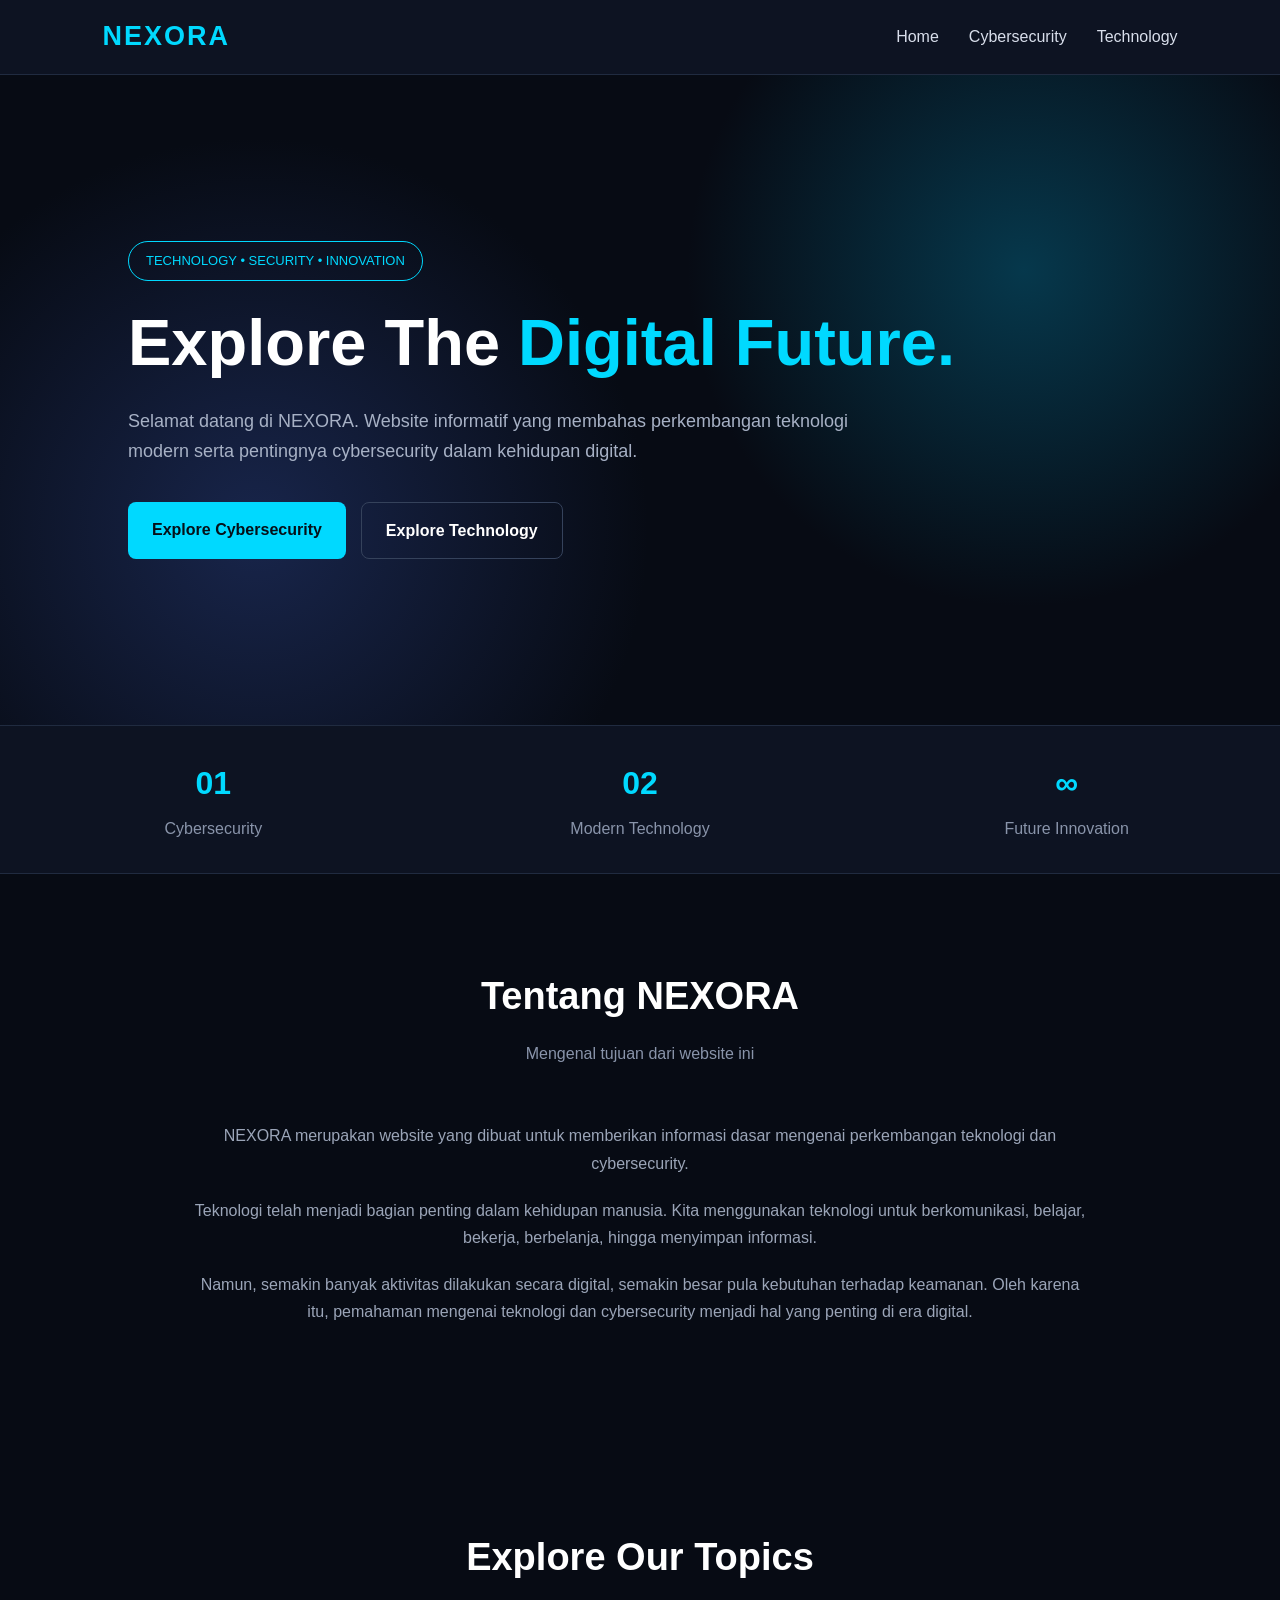
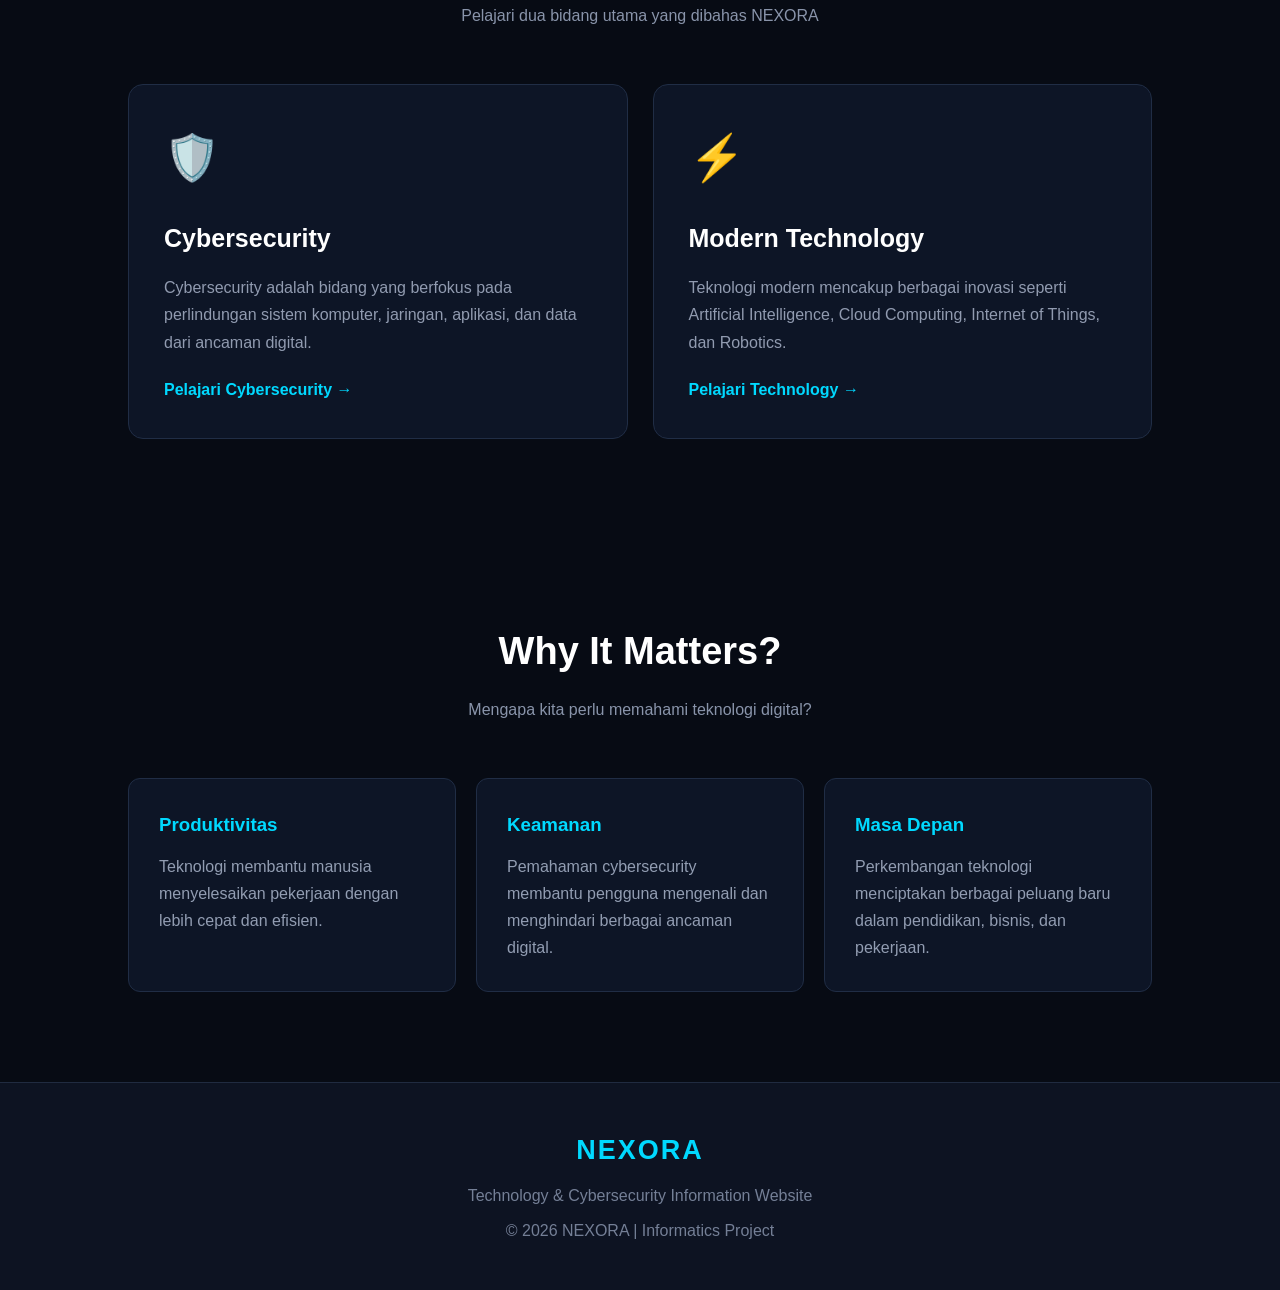
==== index.html @ 6691d307 "Add files via upload" ====
<!DOCTYPE html>
<html lang="id">
<head>
    <meta charset="UTF-8">
    <meta name="viewport" content="width=device-width, initial-scale=1.0">

    <title>NEXORA | Technology & Cybersecurity</title>

    <style>
        * {
            margin: 0;
            padding: 0;
            box-sizing: border-box;
            font-family: Arial, Helvetica, sans-serif;
        }

        html {
            scroll-behavior: smooth;
        }

        body {
            background: #070b14;
            color: white;
            line-height: 1.7;
        }

        /* ================= NAVBAR ================= */

        nav {
            height: 75px;
            padding: 0 8%;
            display: flex;
            justify-content: space-between;
            align-items: center;

            background: #0d1322;
            border-bottom: 1px solid #202b40;

            position: sticky;
            top: 0;
            z-index: 1000;
        }

        .logo {
            color: #00d9ff;
            font-size: 27px;
            font-weight: bold;
            letter-spacing: 2px;
        }

        nav ul {
            display: flex;
            list-style: none;
            gap: 30px;
        }

        nav a {
            color: #d8deeb;
            text-decoration: none;
            transition: 0.3s;
        }

        nav a:hover {
            color: #00d9ff;
        }

        /* ================= HERO ================= */

        .hero {
            min-height: 650px;
            padding: 100px 10%;

            display: flex;
            align-items: center;

            background:
                radial-gradient(circle at 80% 30%, #06384c, transparent 30%),
                radial-gradient(circle at 20% 70%, #18254b, transparent 35%),
                #070b14;
        }

        .hero-content {
            max-width: 850px;
        }

        .badge {
            display: inline-block;
            padding: 8px 17px;

            border: 1px solid #00d9ff;
            border-radius: 30px;

            color: #00d9ff;
            font-size: 13px;
            margin-bottom: 25px;
        }

        .hero h1 {
            font-size: 65px;
            line-height: 1.15;
            margin-bottom: 25px;
        }

        .hero h1 span {
            color: #00d9ff;
        }

        .hero p {
            max-width: 750px;
            color: #a7b1c5;
            font-size: 18px;
        }

        .buttons {
            display: flex;
            gap: 15px;
            margin-top: 35px;
        }

        .btn {
            padding: 14px 24px;
            border-radius: 8px;

            text-decoration: none;
            font-weight: bold;

            transition: 0.3s;
        }

        .primary {
            background: #00d9ff;
            color: #061018;
        }

        .primary:hover {
            transform: translateY(-4px);
            box-shadow: 0 10px 30px #00d9ff44;
        }

        .secondary {
            border: 1px solid #35425b;
            color: white;
        }

        .secondary:hover {
            border-color: #00d9ff;
            color: #00d9ff;
        }

        /* ================= STATISTIC ================= */

        .stats {
            display: grid;
            grid-template-columns: repeat(3, 1fr);

            background: #0d1322;

            border-top: 1px solid #202b40;
            border-bottom: 1px solid #202b40;
        }

        .stat {
            text-align: center;
            padding: 30px;
        }

        .stat h2 {
            color: #00d9ff;
            font-size: 32px;
            margin-bottom: 5px;
        }

        .stat p {
            color: #8994aa;
        }

        /* ================= SECTION ================= */

        .section {
            padding: 90px 10%;
        }

        .section-title {
            text-align: center;
            margin-bottom: 55px;
        }

        .section-title h2 {
            font-size: 38px;
            margin-bottom: 12px;
        }

        .section-title p {
            color: #8994aa;
        }

        /* ================= ABOUT ================= */

        .about {
            max-width: 900px;
            margin: auto;
            text-align: center;
        }

        .about p {
            color: #9ba5b8;
            margin-bottom: 20px;
        }

        /* ================= CARDS ================= */

        .cards {
            display: grid;
            grid-template-columns: repeat(2, 1fr);
            gap: 25px;
        }

        .card {
            background: #0d1526;

            border: 1px solid #202d45;
            border-radius: 15px;

            padding: 35px;

            transition: 0.3s;
        }

        .card:hover {
            transform: translateY(-8px);
            border-color: #00d9ff;
        }

        .icon {
            font-size: 45px;
            margin-bottom: 20px;
        }

        .card h3 {
            font-size: 25px;
            margin-bottom: 15px;
        }

        .card p {
            color: #919bb0;
            margin-bottom: 20px;
        }

        .card a {
            color: #00d9ff;
            text-decoration: none;
            font-weight: bold;
        }

        /* ================= WHY ================= */

        .why {
            display: grid;
            grid-template-columns: repeat(3, 1fr);
            gap: 20px;
        }

        .why-box {
            background: #0d1526;
            border: 1px solid #202d45;
            border-radius: 12px;
            padding: 30px;
        }

        .why-box h3 {
            color: #00d9ff;
            margin-bottom: 12px;
        }

        .why-box p {
            color: #929db2;
        }

        /* ================= FOOTER ================= */

        footer {
            padding: 45px 10%;
            text-align: center;

            background: #0d1322;
            border-top: 1px solid #202b40;
        }

        footer p {
            color: #747f96;
            margin-top: 8px;
        }

        /* ================= RESPONSIVE ================= */

        @media (max-width: 800px) {

            nav ul {
                gap: 12px;
                font-size: 13px;
            }

            .hero h1 {
                font-size: 45px;
            }

            .stats,
            .cards,
            .why {
                grid-template-columns: 1fr;
            }
        }
    </style>
</head>

<body>

    <!-- NAVBAR -->

    <nav>

        <div class="logo">NEXORA</div>

        <ul>
            <li>
                <a href="index.html">Home</a>
            </li>

            <li>
                <a href="cybersecurity.html">Cybersecurity</a>
            </li>

            <li>
                <a href="technology.html">Technology</a>
            </li>
        </ul>

    </nav>


    <!-- HERO -->

    <section class="hero">

        <div class="hero-content">

            <div class="badge">
                TECHNOLOGY • SECURITY • INNOVATION
            </div>

            <h1>
                Explore The
                <span>Digital Future.</span>
            </h1>

            <p>
                Selamat datang di NEXORA. Website informatif yang membahas
                perkembangan teknologi modern serta pentingnya cybersecurity
                dalam kehidupan digital.
            </p>

            <div class="buttons">

                <a href="cybersecurity.html" class="btn primary">
                    Explore Cybersecurity
                </a>

                <a href="technology.html" class="btn secondary">
                    Explore Technology
                </a>

            </div>

        </div>

    </section>


    <!-- STATISTICS -->

    <section class="stats">

        <div class="stat">
            <h2>01</h2>
            <p>Cybersecurity</p>
        </div>

        <div class="stat">
            <h2>02</h2>
            <p>Modern Technology</p>
        </div>

        <div class="stat">
            <h2>∞</h2>
            <p>Future Innovation</p>
        </div>

    </section>


    <!-- ABOUT -->

    <section class="section">

        <div class="section-title">
            <h2>Tentang NEXORA</h2>
            <p>Mengenal tujuan dari website ini</p>
        </div>

        <div class="about">

            <p>
                NEXORA merupakan website yang dibuat untuk memberikan
                informasi dasar mengenai perkembangan teknologi dan
                cybersecurity.
            </p>

            <p>
                Teknologi telah menjadi bagian penting dalam kehidupan
                manusia. Kita menggunakan teknologi untuk berkomunikasi,
                belajar, bekerja, berbelanja, hingga menyimpan informasi.
            </p>

            <p>
                Namun, semakin banyak aktivitas dilakukan secara digital,
                semakin besar pula kebutuhan terhadap keamanan. Oleh karena
                itu, pemahaman mengenai teknologi dan cybersecurity menjadi
                hal yang penting di era digital.
            </p>

        </div>

    </section>


    <!-- TOPIC -->

    <section class="section">

        <div class="section-title">

            <h2>Explore Our Topics</h2>

            <p>
                Pelajari dua bidang utama yang dibahas NEXORA
            </p>

        </div>


        <div class="cards">

            <div class="card">

                <div class="icon">🛡️</div>

                <h3>Cybersecurity</h3>

                <p>
                    Cybersecurity adalah bidang yang berfokus pada
                    perlindungan sistem komputer, jaringan, aplikasi,
                    dan data dari ancaman digital.
                </p>

                <a href="cybersecurity.html">
                    Pelajari Cybersecurity →
                </a>

            </div>


            <div class="card">

                <div class="icon">⚡</div>

                <h3>Modern Technology</h3>

                <p>
                    Teknologi modern mencakup berbagai inovasi seperti
                    Artificial Intelligence, Cloud Computing, Internet
                    of Things, dan Robotics.
                </p>

                <a href="technology.html">
                    Pelajari Technology →
                </a>

            </div>

        </div>

    </section>


    <!-- WHY -->

    <section class="section">

        <div class="section-title">

            <h2>Why It Matters?</h2>

            <p>
                Mengapa kita perlu memahami teknologi digital?
            </p>

        </div>


        <div class="why">

            <div class="why-box">

                <h3>Produktivitas</h3>

                <p>
                    Teknologi membantu manusia menyelesaikan pekerjaan
                    dengan lebih cepat dan efisien.
                </p>

            </div>


            <div class="why-box">

                <h3>Keamanan</h3>

                <p>
                    Pemahaman cybersecurity membantu pengguna mengenali
                    dan menghindari berbagai ancaman digital.
                </p>

            </div>


            <div class="why-box">

                <h3>Masa Depan</h3>

                <p>
                    Perkembangan teknologi menciptakan berbagai peluang
                    baru dalam pendidikan, bisnis, dan pekerjaan.
                </p>

            </div>

        </div>

    </section>


    <!-- FOOTER -->

    <footer>

        <div class="logo">NEXORA</div>

        <p>
            Technology & Cybersecurity Information Website
        </p>

        <p>
            © 2026 NEXORA | Informatics Project
        </p>

    </footer>

</body>
</html>
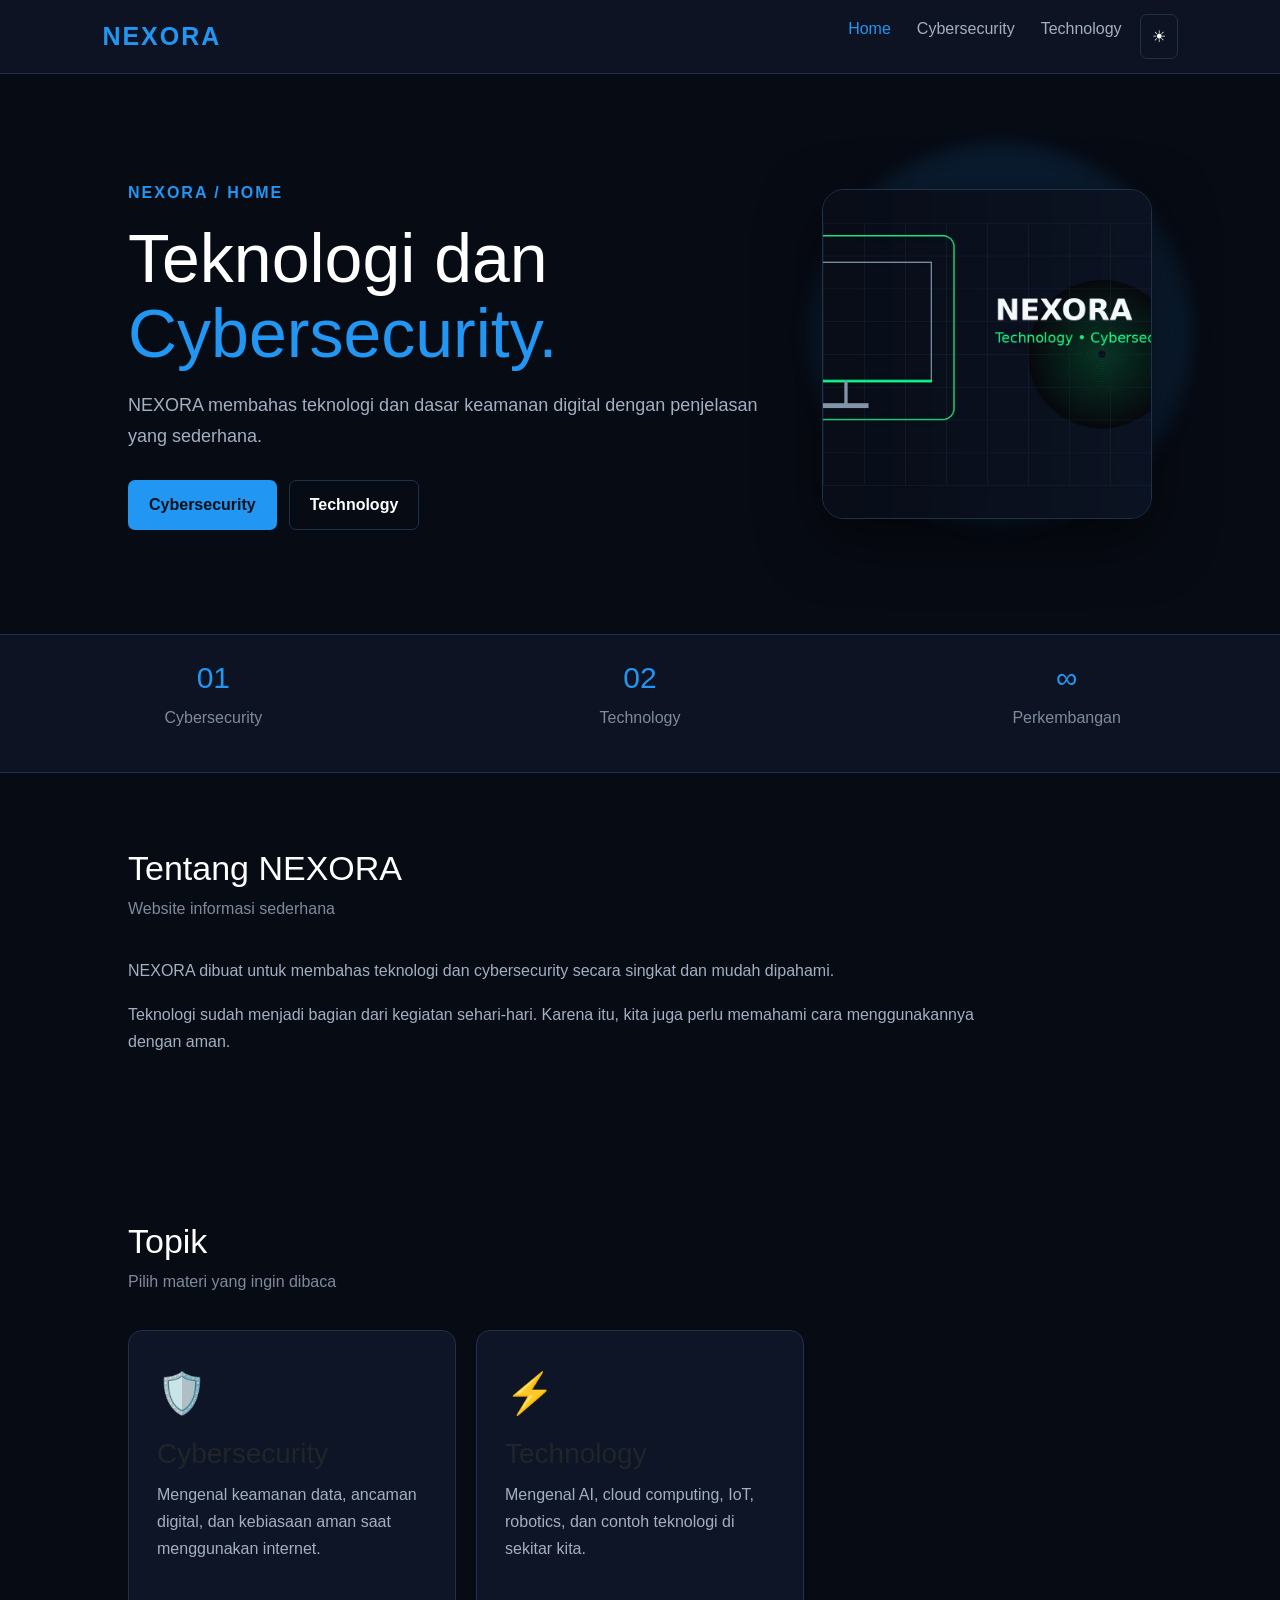
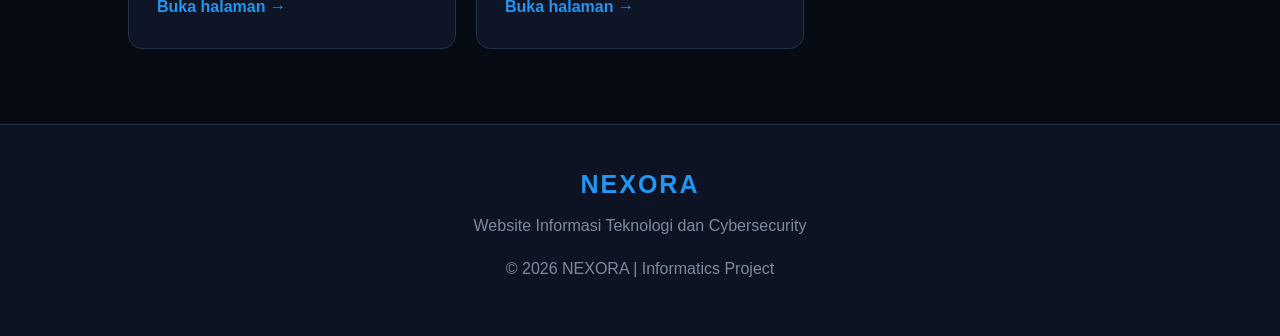
==== commit 7e582902: "Pengembangan website NEXORA" ====
--- a/index.html
+++ b/index.html
@@ -1,569 +1,73 @@
-<!DOCTYPE html>
-<html lang="id">
-<head>
-    <meta charset="UTF-8">
-    <meta name="viewport" content="width=device-width, initial-scale=1.0">
-
-    <title>NEXORA | Technology & Cybersecurity</title>
-
-    <style>
-        * {
-            margin: 0;
-            padding: 0;
-            box-sizing: border-box;
-            font-family: Arial, Helvetica, sans-serif;
-        }
-
-        html {
-            scroll-behavior: smooth;
-        }
-
-        body {
-            background: #070b14;
-            color: white;
-            line-height: 1.7;
-        }
-
-        /* ================= NAVBAR ================= */
-
-        nav {
-            height: 75px;
-            padding: 0 8%;
-            display: flex;
-            justify-content: space-between;
-            align-items: center;
-
-            background: #0d1322;
-            border-bottom: 1px solid #202b40;
-
-            position: sticky;
-            top: 0;
-            z-index: 1000;
-        }
-
-        .logo {
-            color: #00d9ff;
-            font-size: 27px;
-            font-weight: bold;
-            letter-spacing: 2px;
-        }
-
-        nav ul {
-            display: flex;
-            list-style: none;
-            gap: 30px;
-        }
-
-        nav a {
-            color: #d8deeb;
-            text-decoration: none;
-            transition: 0.3s;
-        }
-
-        nav a:hover {
-            color: #00d9ff;
-        }
-
-        /* ================= HERO ================= */
-
-        .hero {
-            min-height: 650px;
-            padding: 100px 10%;
-
-            display: flex;
-            align-items: center;
-
-            background:
-                radial-gradient(circle at 80% 30%, #06384c, transparent 30%),
-                radial-gradient(circle at 20% 70%, #18254b, transparent 35%),
-                #070b14;
-        }
-
-        .hero-content {
-            max-width: 850px;
-        }
-
-        .badge {
-            display: inline-block;
-            padding: 8px 17px;
-
-            border: 1px solid #00d9ff;
-            border-radius: 30px;
-
-            color: #00d9ff;
-            font-size: 13px;
-            margin-bottom: 25px;
-        }
-
-        .hero h1 {
-            font-size: 65px;
-            line-height: 1.15;
-            margin-bottom: 25px;
-        }
-
-        .hero h1 span {
-            color: #00d9ff;
-        }
-
-        .hero p {
-            max-width: 750px;
-            color: #a7b1c5;
-            font-size: 18px;
-        }
-
-        .buttons {
-            display: flex;
-            gap: 15px;
-            margin-top: 35px;
-        }
-
-        .btn {
-            padding: 14px 24px;
-            border-radius: 8px;
-
-            text-decoration: none;
-            font-weight: bold;
-
-            transition: 0.3s;
-        }
-
-        .primary {
-            background: #00d9ff;
-            color: #061018;
-        }
-
-        .primary:hover {
-            transform: translateY(-4px);
-            box-shadow: 0 10px 30px #00d9ff44;
-        }
-
-        .secondary {
-            border: 1px solid #35425b;
-            color: white;
-        }
-
-        .secondary:hover {
-            border-color: #00d9ff;
-            color: #00d9ff;
-        }
-
-        /* ================= STATISTIC ================= */
-
-        .stats {
-            display: grid;
-            grid-template-columns: repeat(3, 1fr);
-
-            background: #0d1322;
-
-            border-top: 1px solid #202b40;
-            border-bottom: 1px solid #202b40;
-        }
-
-        .stat {
-            text-align: center;
-            padding: 30px;
-        }
-
-        .stat h2 {
-            color: #00d9ff;
-            font-size: 32px;
-            margin-bottom: 5px;
-        }
-
-        .stat p {
-            color: #8994aa;
-        }
-
-        /* ================= SECTION ================= */
-
-        .section {
-            padding: 90px 10%;
-        }
-
-        .section-title {
-            text-align: center;
-            margin-bottom: 55px;
-        }
-
-        .section-title h2 {
-            font-size: 38px;
-            margin-bottom: 12px;
-        }
-
-        .section-title p {
-            color: #8994aa;
-        }
-
-        /* ================= ABOUT ================= */
-
-        .about {
-            max-width: 900px;
-            margin: auto;
-            text-align: center;
-        }
-
-        .about p {
-            color: #9ba5b8;
-            margin-bottom: 20px;
-        }
-
-        /* ================= CARDS ================= */
-
-        .cards {
-            display: grid;
-            grid-template-columns: repeat(2, 1fr);
-            gap: 25px;
-        }
-
-        .card {
-            background: #0d1526;
-
-            border: 1px solid #202d45;
-            border-radius: 15px;
-
-            padding: 35px;
-
-            transition: 0.3s;
-        }
-
-        .card:hover {
-            transform: translateY(-8px);
-            border-color: #00d9ff;
-        }
-
-        .icon {
-            font-size: 45px;
-            margin-bottom: 20px;
-        }
-
-        .card h3 {
-            font-size: 25px;
-            margin-bottom: 15px;
-        }
-
-        .card p {
-            color: #919bb0;
-            margin-bottom: 20px;
-        }
-
-        .card a {
-            color: #00d9ff;
-            text-decoration: none;
-            font-weight: bold;
-        }
-
-        /* ================= WHY ================= */
-
-        .why {
-            display: grid;
-            grid-template-columns: repeat(3, 1fr);
-            gap: 20px;
-        }
-
-        .why-box {
-            background: #0d1526;
-            border: 1px solid #202d45;
-            border-radius: 12px;
-            padding: 30px;
-        }
-
-        .why-box h3 {
-            color: #00d9ff;
-            margin-bottom: 12px;
-        }
-
-        .why-box p {
-            color: #929db2;
-        }
-
-        /* ================= FOOTER ================= */
-
-        footer {
-            padding: 45px 10%;
-            text-align: center;
-
-            background: #0d1322;
-            border-top: 1px solid #202b40;
-        }
-
-        footer p {
-            color: #747f96;
-            margin-top: 8px;
-        }
-
-        /* ================= RESPONSIVE ================= */
-
-        @media (max-width: 800px) {
-
-            nav ul {
-                gap: 12px;
-                font-size: 13px;
-            }
-
-            .hero h1 {
-                font-size: 45px;
-            }
-
-            .stats,
-            .cards,
-            .why {
-                grid-template-columns: 1fr;
-            }
-        }
-    </style>
-</head>
-
-<body>
-
-    <!-- NAVBAR -->
-
-    <nav>
-
-        <div class="logo">NEXORA</div>
-
-        <ul>
-            <li>
-                <a href="index.html">Home</a>
-            </li>
-
-            <li>
-                <a href="cybersecurity.html">Cybersecurity</a>
-            </li>
-
-            <li>
-                <a href="technology.html">Technology</a>
-            </li>
-        </ul>
-
-    </nav>
-
-
-    <!-- HERO -->
-
-    <section class="hero">
-
-        <div class="hero-content">
-
-            <div class="badge">
-                TECHNOLOGY • SECURITY • INNOVATION
-            </div>
-
-            <h1>
-                Explore The
-                <span>Digital Future.</span>
-            </h1>
-
-            <p>
-                Selamat datang di NEXORA. Website informatif yang membahas
-                perkembangan teknologi modern serta pentingnya cybersecurity
-                dalam kehidupan digital.
-            </p>
-
-            <div class="buttons">
-
-                <a href="cybersecurity.html" class="btn primary">
-                    Explore Cybersecurity
-                </a>
-
-                <a href="technology.html" class="btn secondary">
-                    Explore Technology
-                </a>
-
-            </div>
-
-        </div>
-
-    </section>
-
-
-    <!-- STATISTICS -->
-
-    <section class="stats">
-
-        <div class="stat">
-            <h2>01</h2>
-            <p>Cybersecurity</p>
-        </div>
-
-        <div class="stat">
-            <h2>02</h2>
-            <p>Modern Technology</p>
-        </div>
-
-        <div class="stat">
-            <h2>∞</h2>
-            <p>Future Innovation</p>
-        </div>
-
-    </section>
-
-
-    <!-- ABOUT -->
-
-    <section class="section">
-
-        <div class="section-title">
-            <h2>Tentang NEXORA</h2>
-            <p>Mengenal tujuan dari website ini</p>
-        </div>
-
-        <div class="about">
-
-            <p>
-                NEXORA merupakan website yang dibuat untuk memberikan
-                informasi dasar mengenai perkembangan teknologi dan
-                cybersecurity.
-            </p>
-
-            <p>
-                Teknologi telah menjadi bagian penting dalam kehidupan
-                manusia. Kita menggunakan teknologi untuk berkomunikasi,
-                belajar, bekerja, berbelanja, hingga menyimpan informasi.
-            </p>
-
-            <p>
-                Namun, semakin banyak aktivitas dilakukan secara digital,
-                semakin besar pula kebutuhan terhadap keamanan. Oleh karena
-                itu, pemahaman mengenai teknologi dan cybersecurity menjadi
-                hal yang penting di era digital.
-            </p>
-
-        </div>
-
-    </section>
-
-
-    <!-- TOPIC -->
-
-    <section class="section">
-
-        <div class="section-title">
-
-            <h2>Explore Our Topics</h2>
-
-            <p>
-                Pelajari dua bidang utama yang dibahas NEXORA
-            </p>
-
-        </div>
-
-
-        <div class="cards">
-
-            <div class="card">
-
-                <div class="icon">🛡️</div>
-
-                <h3>Cybersecurity</h3>
-
-                <p>
-                    Cybersecurity adalah bidang yang berfokus pada
-                    perlindungan sistem komputer, jaringan, aplikasi,
-                    dan data dari ancaman digital.
-                </p>
-
-                <a href="cybersecurity.html">
-                    Pelajari Cybersecurity →
-                </a>
-
-            </div>
-
-
-            <div class="card">
-
-                <div class="icon">⚡</div>
-
-                <h3>Modern Technology</h3>
-
-                <p>
-                    Teknologi modern mencakup berbagai inovasi seperti
-                    Artificial Intelligence, Cloud Computing, Internet
-                    of Things, dan Robotics.
-                </p>
-
-                <a href="technology.html">
-                    Pelajari Technology →
-                </a>
-
-            </div>
-
-        </div>
-
-    </section>
-
-
-    <!-- WHY -->
-
-    <section class="section">
-
-        <div class="section-title">
-
-            <h2>Why It Matters?</h2>
-
-            <p>
-                Mengapa kita perlu memahami teknologi digital?
-            </p>
-
-        </div>
-
-
-        <div class="why">
-
-            <div class="why-box">
-
-                <h3>Produktivitas</h3>
-
-                <p>
-                    Teknologi membantu manusia menyelesaikan pekerjaan
-                    dengan lebih cepat dan efisien.
-                </p>
-
-            </div>
-
-
-            <div class="why-box">
-
-                <h3>Keamanan</h3>
-
-                <p>
-                    Pemahaman cybersecurity membantu pengguna mengenali
-                    dan menghindari berbagai ancaman digital.
-                </p>
-
-            </div>
-
-
-            <div class="why-box">
-
-                <h3>Masa Depan</h3>
-
-                <p>
-                    Perkembangan teknologi menciptakan berbagai peluang
-                    baru dalam pendidikan, bisnis, dan pekerjaan.
-                </p>
-
-            </div>
-
-        </div>
-
-    </section>
-
-
-    <!-- FOOTER -->
-
-    <footer>
-
-        <div class="logo">NEXORA</div>
-
-        <p>
-            Technology & Cybersecurity Information Website
-        </p>
-
-        <p>
-            © 2026 NEXORA | Informatics Project
-        </p>
-
-    </footer>
-
-</body>
-</html>+<!DOCTYPE html>
+<html lang="id">
+<head>
+<meta charset="UTF-8">
+<meta name="viewport" content="width=device-width, initial-scale=1.0">
+<meta name="description" content="NEXORA - Website informasi teknologi dan cybersecurity.">
+<title>NEXORA | Home</title>
+<link rel="icon" href="assets/icons/favicon.ico">
+
+<!-- Bootstrap -->
+<link href="https://cdn.jsdelivr.net/npm/bootstrap@5.3.3/dist/css/bootstrap.min.css" rel="stylesheet">
+
+<!-- CSS NEXORA -->
+<link rel="stylesheet" href="css/style.css">
+</head>
+<body>
+<header class="site-header">
+<nav class="navbar" aria-label="Navigasi utama">
+  <a class="logo" href="index.html">NEXORA</a>
+  <button class="menu-toggle" aria-label="Buka menu" aria-expanded="false">☰</button>
+  <div class="nav-actions">
+    <ul class="nav-menu">
+      <li><a href="index.html">Home</a></li>
+      <li><a href="cybersecurity.html">Cybersecurity</a></li>
+      <li><a href="technology.html">Technology</a></li>
+    </ul>
+    <button class="theme-toggle" aria-label="Ganti tema">☀</button>
+  </div>
+</nav>
+</header>
+
+<main>
+<section class="hero">
+  <div class="hero-content reveal">
+    <div class="label">NEXORA / HOME</div>
+    <h1>Teknologi dan <span>Cybersecurity.</span></h1>
+    <p>NEXORA membahas teknologi dan dasar keamanan digital dengan penjelasan yang sederhana.</p>
+    <div class="buttons">
+      <a class="btn primary" href="cybersecurity.html">Cybersecurity</a>
+      <a class="btn secondary" href="technology.html">Technology</a>
+    </div>
+  </div>
+  <img class="hero-image reveal" src="assets/images/hero-banner.jpg" alt="Teknologi dan komputer">
+</section>
+<section class="stats">
+  <div class="stat"><h2>01</h2><p>Cybersecurity</p></div>
+  <div class="stat"><h2>02</h2><p>Technology</p></div>
+  <div class="stat"><h2>∞</h2><p>Perkembangan</p></div>
+</section>
+<section class="section">
+  <div class="section-title reveal"><h2>Tentang NEXORA</h2><p>Website informasi sederhana</p></div>
+  <div class="about reveal">
+    <p>NEXORA dibuat untuk membahas teknologi dan cybersecurity secara singkat dan mudah dipahami.</p>
+    <p>Teknologi sudah menjadi bagian dari kegiatan sehari-hari. Karena itu, kita juga perlu memahami cara menggunakannya dengan aman.</p>
+  </div>
+</section>
+<section class="section">
+  <div class="section-title reveal"><h2>Topik</h2><p>Pilih materi yang ingin dibaca</p></div>
+  <div class="grid">
+    <div class="card reveal"><div class="icon">🛡️</div><h3>Cybersecurity</h3><p>Mengenal keamanan data, ancaman digital, dan kebiasaan aman saat menggunakan internet.</p><a href="cybersecurity.html">Buka halaman →</a></div>
+    <div class="card reveal"><div class="icon">⚡</div><h3>Technology</h3><p>Mengenal AI, cloud computing, IoT, robotics, dan contoh teknologi di sekitar kita.</p><a href="technology.html">Buka halaman →</a></div>
+  </div>
+</section>
+
+</main>
+<footer><div class="logo">NEXORA</div><p>Website Informasi Teknologi dan Cybersecurity</p><p>© 2026 NEXORA | Informatics Project</p></footer><button id="topButton" title="Kembali ke atas">↑</button>
+<script src="js/script.js"></script>
+
+<!-- Bootstrap JS -->
+<script src="https://cdn.jsdelivr.net/npm/bootstrap@5.3.3/dist/js/bootstrap.bundle.min.js"></script>
+
+</body>
+</html>
--- a/css/style.css
+++ b/css/style.css
@@ -0,0 +1,88 @@
+
+:root{--bg:#070b14;--surface:#0d1322;--card:#0d1526;--border:#203247;--text:#fff;--muted:#a4afc2;--soft:#7f8a9e;--accent:#2196f3;--accent-soft:#2196f320}
+*{margin:0;padding:0;box-sizing:border-box;font-family:Arial,sans-serif}
+html{scroll-behavior:smooth}
+body{background:var(--bg);color:var(--text);line-height:1.7;transition:.25s}
+body.light{--bg:#f3f6fa;--surface:#fff;--card:#fff;--border:#d9e0ea;--text:#111827;--muted:#4b5563;--soft:#64748b;--accent:#2196f3;--accent-soft:#2196f320}
+.site-header{position:sticky;top:0;z-index:50}.navbar{min-height:72px;padding:14px 8%;display:flex;justify-content:space-between;align-items:center;background:var(--surface);border-bottom:1px solid var(--border);backdrop-filter:blur(10px)}
+.logo{color:var(--accent);font-size:25px;font-weight:bold;letter-spacing:2px;text-decoration:none}.nav-actions{display:flex;align-items:center;gap:18px}.nav-menu{display:flex;gap:26px;list-style:none}.nav-menu a{color:var(--muted);text-decoration:none;transition:.25s}.nav-menu a:hover,.nav-menu a.active{color:var(--accent)}
+.menu-toggle,.theme-toggle{border:1px solid var(--border);background:transparent;color:var(--text);border-radius:7px;cursor:pointer;padding:8px 11px}.menu-toggle{display:none}.theme-toggle{font-size:16px}.hero{min-height:560px;padding:90px 10%;display:flex;align-items:center;position:relative;overflow:hidden;background:var(--bg)}.hero::after{content:"";position:absolute;width:380px;height:380px;right:7%;top:70px;border-radius:50%;background:var(--accent-soft);filter:blur(10px)}.hero-content{max-width:650px;position:relative;z-index:1}.label{color:var(--accent);letter-spacing:2px;font-weight:bold;margin-bottom:15px}.hero h1{font-size:clamp(42px,7vw,68px);line-height:1.1;margin-bottom:20px}.hero h1 span{color:var(--accent)}.hero p{color:var(--muted);max-width:650px;font-size:18px}.hero-image{width:330px;height:330px;object-fit:cover;border-radius:22px;margin-left:auto;position:relative;z-index:1;border:1px solid var(--border);box-shadow:0 20px 60px #0008}.buttons{display:flex;gap:12px;margin-top:28px}.btn{display:inline-block;padding:12px 20px;border-radius:7px;text-decoration:none;font-weight:bold;transition:.25s}.primary{background:var(--accent);color:#061018}.secondary{border:1px solid var(--border);color:var(--text)}.btn:hover{transform:translateY(-3px)}
+.section{padding:75px 10%}.section-title{margin-bottom:35px}.section-title h2{font-size:34px;margin-bottom:6px}.section-title p{color:var(--soft)}.about{max-width:850px;color:var(--muted)}.about p+p{margin-top:14px}.grid{display:grid;grid-template-columns:repeat(3,1fr);gap:20px}.grid.two{grid-template-columns:repeat(2,1fr)}.card{background:var(--card);border:1px solid var(--border);border-radius:14px;padding:28px;transition:.3s}.card:hover{transform:translateY(-7px);border-color:var(--accent)}.card .icon{font-size:40px;margin-bottom:10px}.card h3{margin-bottom:10px}.card p{color:var(--muted)}.card a{display:inline-block;color:var(--accent);text-decoration:none;margin-top:15px;font-weight:bold}.info{background:var(--card);border-left:4px solid var(--accent);border-radius:10px;padding:28px;color:var(--muted)}.tips{background:linear-gradient(135deg,var(--accent-soft),var(--card));border:1px solid var(--border);border-radius:14px;padding:28px;color:var(--muted)}.tips li{margin:8px 0}.stats{display:grid;grid-template-columns:repeat(3,1fr);background:var(--surface);border-top:1px solid var(--border);border-bottom:1px solid var(--border)}.stat{text-align:center;padding:25px}.stat h2{color:var(--accent);font-size:30px}.stat p{color:var(--soft)}footer{padding:38px 10%;text-align:center;background:var(--surface);border-top:1px solid var(--border)}footer p{color:var(--soft);margin-top:6px}#topButton{display:none;position:fixed;right:20px;bottom:20px;border:0;background:var(--accent);color:#061018;width:44px;height:44px;border-radius:50%;font-size:20px;cursor:pointer;z-index:20}.reveal{opacity:0;transform:translateY(20px);transition:.7s}.reveal.show{opacity:1;transform:none}
+@media(max-width:800px){.navbar{padding:14px 6%;flex-wrap:wrap}.menu-toggle{display:block;margin-left:auto}.nav-actions{width:100%;display:none;align-items:stretch;flex-direction:column}.nav-actions.open{display:flex}.nav-menu{flex-direction:column;gap:0}.nav-menu li{border-top:1px solid var(--border)}.nav-menu a{display:block;padding:10px 0}.theme-toggle{align-self:flex-start}.hero{min-height:auto;padding:65px 7%;display:block}.hero-image{width:100%;height:240px;margin:30px 0 0}.section{padding:55px 7%}.grid,.grid.two,.stats{grid-template-columns:1fr}.buttons{flex-direction:column}.btn{text-align:center}}
+
+
+/* ===== Materi Lengkap ===== */
+.material-hero{padding:75px 8% 45px;background:linear-gradient(135deg,#071225,#0a1830);border-bottom:1px solid #17345c}
+.material-hero .label{color:var(--accent)}
+.material-hero h1{font-size:clamp(38px,6vw,60px);max-width:850px;line-height:1.12;margin:12px 0 18px}
+.material-hero p{max-width:850px;color:var(--muted);font-size:18px}
+.material-wrap{max-width:1100px;margin:auto;padding:60px 8%}
+.material-section{margin-bottom:60px}
+.material-section h2{font-size:32px;margin-bottom:12px}
+.material-section>p{color:var(--muted);max-width:900px;margin-bottom:24px}
+.material-grid{display:grid;grid-template-columns:repeat(2,1fr);gap:20px}
+.material-card{background:var(--surface);border:1px solid var(--border);border-radius:16px;padding:26px;transition:.25s}
+.material-card:hover{transform:translateY(-5px);border-color:var(--accent);box-shadow:0 12px 35px #2196f320}
+.material-card h3{margin-bottom:10px;color:#fff}
+.material-card p,.material-card li{color:var(--muted)}
+.material-card ul,.material-card ol{padding-left:20px}
+.material-card li{margin:8px 0}
+.callout{margin:28px 0;padding:22px 24px;border-left:4px solid var(--accent);background:#0b1c35;border-radius:10px;color:#c8d7ed}
+.callout strong{display:block;color:var(--accent);margin-bottom:6px}
+details{background:var(--surface);border:1px solid var(--border);border-radius:12px;margin:12px 0;overflow:hidden}
+summary{cursor:pointer;padding:18px 20px;font-weight:bold;color:#fff;list-style:none}
+summary::-webkit-details-marker{display:none}
+summary::after{content:"+";float:right;color:var(--accent);font-size:20px}
+details[open] summary::after{content:"−"}
+details p{padding:0 20px 20px;color:var(--muted)}
+.steps{counter-reset:step;display:grid;gap:14px}
+.step{position:relative;padding:20px 20px 20px 62px;background:var(--surface);border:1px solid var(--border);border-radius:12px;color:var(--muted)}
+.step::before{counter-increment:step;content:counter(step);position:absolute;left:18px;top:18px;width:28px;height:28px;border-radius:50%;display:grid;place-items:center;background:var(--accent);color:#06111f;font-weight:bold}
+.term{color:var(--accent);font-weight:bold}
+@media(max-width:800px){
+.material-grid{grid-template-columns:1fr}
+.material-wrap{padding:45px 7%}
+.material-hero{padding:55px 7% 35px}
+}
+
+/* Flexbox */
+.buttons {
+  display: flex;
+  gap: 12px;
+  flex-wrap: wrap;
+}
+
+/* Responsive untuk layar kecil */
+@media (max-width: 800px) {
+  .buttons {
+    flex-direction: column;
+  }
+
+  .buttons .btn {
+    width: 100%;
+    text-align: center;
+  }
+
+  .hero-content {
+    width: 100%;
+  }
+
+  .material-card {
+    width: 100%;
+  }
+}
+
+/* Responsive tambahan untuk HP kecil */
+@media (max-width: 480px) {
+  .hero h1 {
+    font-size: 36px;
+  }
+
+  .material-section h2 {
+    font-size: 26px;
+  }
+
+  .material-hero h1 {
+    font-size: 34px;
+  }
+}
